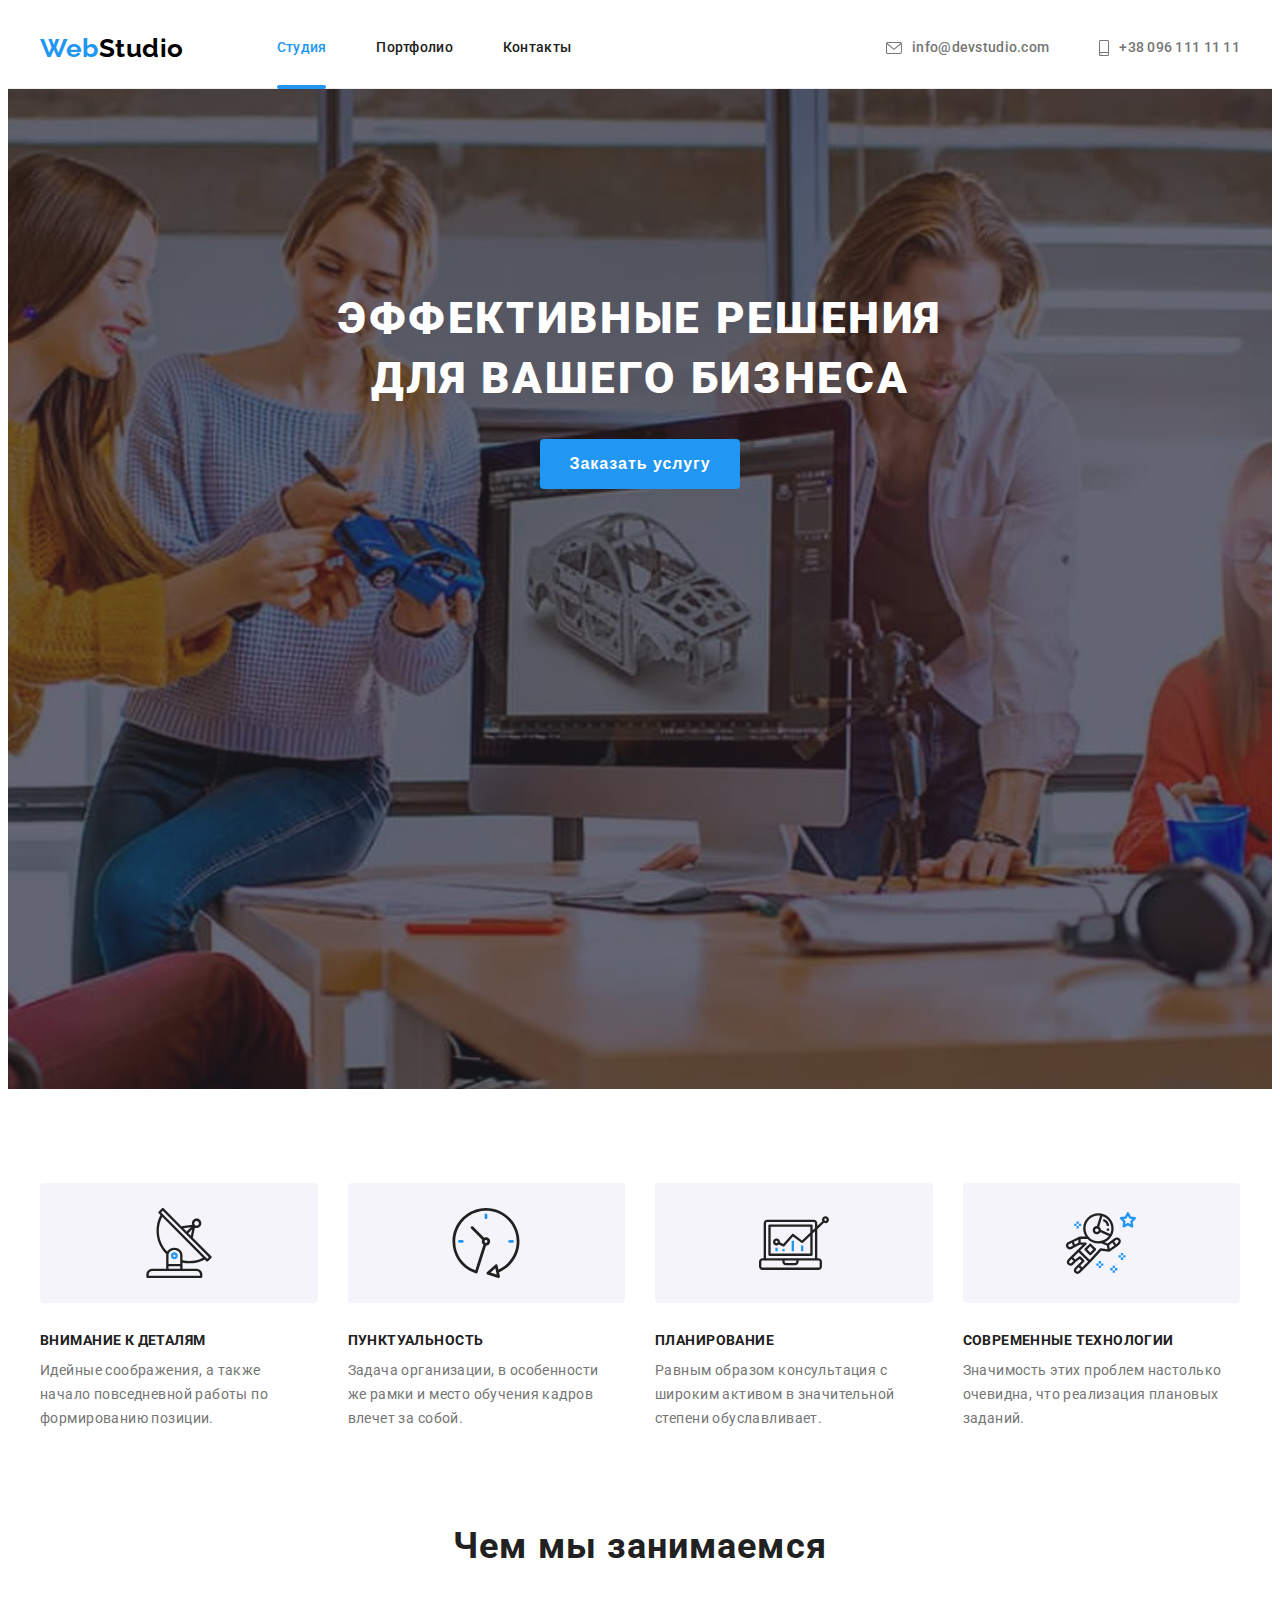
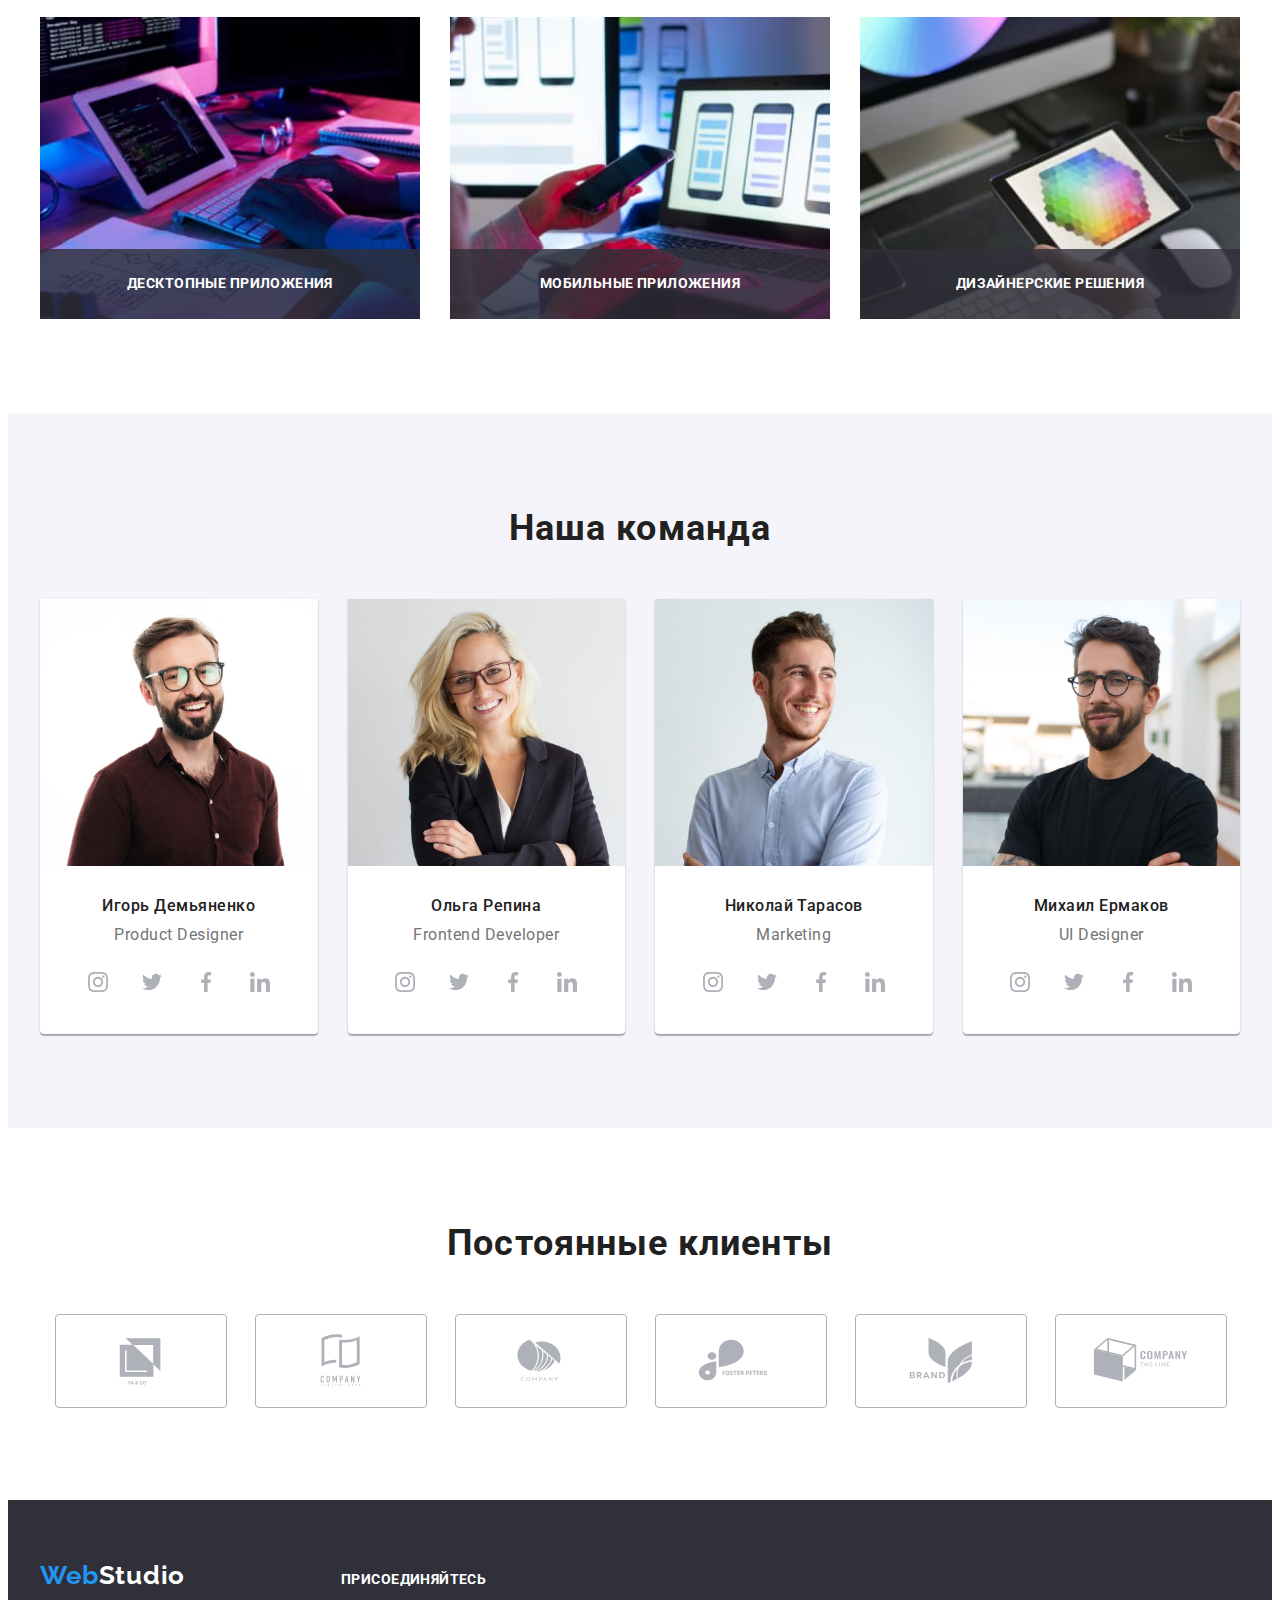
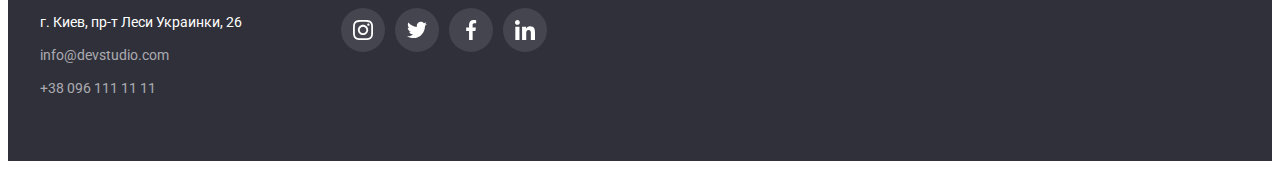
==== index.html @ ef8dc524 "Initial commit" ====
<!DOCTYPE html>
<html lang="ru">
  <head>
    <meta charset="UTF-8" />
    <meta http-equiv="X-UA-Compatible" content="IE=edge" />
    <meta name="viewport" content="width=device-width, initial-scale=1.0" />
    <link rel="preconnect" href="https://fonts.googleapis.com" />
    <link rel="preconnect" href="https://fonts.gstatic.com" crossorigin />
    <link
      href="https://fonts.googleapis.com/css2?family=Raleway:wght@700&family=Roboto:wght@400;500;700;900&display=swap"
      rel="stylesheet"
    />
    <title>WebStudio</title>
    <link
      rel="stylesheet"
      href="https://cdnjs.cloudflare.com/ajax/libs/modern-normalize/1.1.0/modern-normalize.min.css"
      integrity="sha512-wpPYUAdjBVSE4KJnH1VR1HeZfpl1ub8YT/NKx4PuQ5NmX2tKuGu6U/JRp5y+Y8XG2tV+wKQpNHVUX03MfMFn9Q=="
      crossorigin="anonymous"
      referrerpolicy="no-referrer"
    />
    <link rel="stylesheet" href="./css/styles.css" />
  </head>

  <body>
    <header class="header">
      <div class="container">
        <nav class="header-nav">
          <a class="head-logo link" href="./">Web<span class="header-logo">Studio</span></a>
          <ul class="header-list list">
            <li class="header-item"><a class="header-nav-item link current" href="./">Студия</a></li>
            <li class="header-item"><a class="header-nav-item link" href="./portfolio.html">Портфолио</a></li>
            <li class="header-item"><a class="header-nav-item link" href="">Контакты</a></li>
          </ul>
        </nav>

        <ul class="header-list list">
          <li class="header-cont-item">
            <a class="header-contact link" href="mailto:info@devstudio.com">
              <svg class="header-icon" width="16" height="14">
                <use href="./images/icons.svg#icon-envelope"></use>
              </svg>
              info@devstudio.com
            </a>
          </li>
          <li class="header-cont-item">
            <a class="header-contact link" href="tel:+380961111111">
              <svg class="header-icon" width="10" height="16">
                <use href="./images/icons.svg#icon-smartphone"></use>
              </svg>
              +38 096 111 11 11
            </a>
          </li>
        </ul>
      </div>
    </header>

    <main>
      <section class="hero">
        <div class="container">
          <h1 class="hero-title">Эффективные решения для вашего бизнеса</h1>
          <button class="hero-button" type="button" data-modal-open>Заказать услугу</button>
        </div>
      </section>

      <section class="section benefits">
        <div class="container">
          <h2 class="visually-hidden">Преимущества</h2>
          <ul class="behefits-list list">
            <li class="benefits-item">
              <div class="benefits-icon-container">
                <svg class="benefits-svg" width="70" height="70">
                  <use href="./images/icons.svg#icon-antenna"></use>
                </svg>
              </div>

              <h3 class="benefits-item-title">Внимание к деталям</h3>
              <p class="benefits-text">
                Идейные соображения, а также начало повседневной работы по формированию позиции.
              </p>
            </li>
            <li class="benefits-item">
              <div class="benefits-icon-container">
                <svg class="benefits-svg" width="70" height="70">
                  <use href="./images/icons.svg#icon-clock"></use>
                </svg>
              </div>

              <h3 class="benefits-item-title">Пунктуальность</h3>
              <p class="benefits-text">
                Задача организации, в особенности же рамки и место обучения кадров влечет за собой.
              </p>
            </li>
            <li class="benefits-item">
              <div class="benefits-icon-container">
                <svg class="benefits-svg" width="70" height="70">
                  <use href="./images/icons.svg#icon-diagram"></use>
                </svg>
              </div>

              <h3 class="benefits-item-title">Планирование</h3>
              <p class="benefits-text">
                Равным образом консультация с широким активом в значительной степени обуславливает.
              </p>
            </li>
            <li class="benefits-item">
              <div class="benefits-icon-container">
                <svg class="benefits-svg" width="70" height="70">
                  <use href="./images/icons.svg#icon-astronaut"></use>
                </svg>
              </div>

              <h3 class="benefits-item-title">Современные технологии</h3>
              <p class="benefits-text">Значимость этих проблем настолько очевидна, что реализация плановых заданий.</p>
            </li>
          </ul>
        </div>
      </section>

      <section class="section work">
        <div class="container">
          <h2 class="section-title">Чем мы занимаемся</h2>
          <ul class="work-list list">
            <li class="work-item">
              <img src="./images/studio/development.jpg" alt="Разработка" width="370" height="294" />
              <div class="work-description">
                <h3 class="work-description-title">Десктопные приложения</h3>
              </div>
            </li>
            <li class="work-item">
              <img
                src="./images/studio/ui-design.jpg"
                alt="Дизайн пользовательского интерфейса"
                width="370"
                height="294"
              />
              <div class="work-description">
                <h3 class="work-description-title">Мобильные приложения</h3>
              </div>
            </li>
            <li class="work-item">
              <img src="./images/studio/design.jpg" alt="Дизайн" width="370" height="294" />
              <div class="work-description">
                <h3 class="work-description-title">Дизайнерские решения</h3>
              </div>
            </li>
          </ul>
        </div>
      </section>

      <section class="section team">
        <div class="container">
          <h2 class="section-title">Наша команда</h2>
          <ul class="team-list list">
            <li class="team-item">
              <img
                class="team-img"
                src="./images/studio/product-designer.jpg"
                alt="Дизайнер подукта"
                width="270"
                height="260"
              />
              <div class="team-info">
                <h3 class="team-title">Игорь Демьяненко</h3>
                <p class="team-text" lang="en">Product Designer</p>
                <ul class="team-soc-list list">
                  <li class="team-soc-item">
                    <a class="team-soc-link link" href="" rel="noopener noreferrer nofollow">
                      <svg class="team-soc-icon" width="20" height="20">
                        <use href="./images/icons.svg#icon-instagram"></use>
                      </svg>
                    </a>
                  </li>
                  <li class="team-soc-item">
                    <a class="team-soc-link link" href="" rel="noopener noreferrer nofollow">
                      <svg class="team-soc-icon" width="20" height="20">
                        <use href="./images/icons.svg#icon-twitter"></use>
                      </svg>
                    </a>
                  </li>
                  <li class="team-soc-item">
                    <a class="team-soc-link link" href="" rel="noopener noreferrer nofollow">
                      <svg class="team-soc-icon" width="20" height="20">
                        <use href="./images/icons.svg#icon-facebook"></use>
                      </svg>
                    </a>
                  </li>
                  <li class="team-soc-item">
                    <a class="team-soc-link link" href="" rel="noopener noreferrer nofollow">
                      <svg class="team-soc-icon" width="20" height="20">
                        <use href="./images/icons.svg#icon-linkedin"></use>
                      </svg>
                    </a>
                  </li>
                </ul>
              </div>
            </li>
            <li class="team-item">
              <img
                class="team-img"
                src="./images/studio/frontend-developer.jpg"
                alt="Фронтенд разработчик"
                width="270"
                height="260"
              />
              <div class="team-info">
                <h3 class="team-title">Ольга Репина</h3>
                <p class="team-text" lang="en">Frontend Developer</p>
                <ul class="team-soc-list list">
                  <li class="team-soc-item">
                    <a class="team-soc-link link" href="" rel="noopener noreferrer nofollow">
                      <svg class="team-soc-icon" width="20" height="20">
                        <use href="./images/icons.svg#icon-instagram"></use>
                      </svg>
                    </a>
                  </li>
                  <li class="team-soc-item">
                    <a class="team-soc-link link" href="" rel="noopener noreferrer nofollow">
                      <svg class="team-soc-icon" width="20" height="20">
                        <use href="./images/icons.svg#icon-twitter"></use>
                      </svg>
                    </a>
                  </li>
                  <li class="team-soc-item">
                    <a class="team-soc-link link" href="" rel="noopener noreferrer nofollow">
                      <svg class="team-soc-icon" width="20" height="20">
                        <use href="./images/icons.svg#icon-facebook"></use>
                      </svg>
                    </a>
                  </li>
                  <li class="team-soc-item">
                    <a class="team-soc-link link" href="" rel="noopener noreferrer nofollow">
                      <svg class="team-soc-icon" width="20" height="20">
                        <use href="./images/icons.svg#icon-linkedin"></use>
                      </svg>
                    </a>
                  </li>
                </ul>
              </div>
            </li>
            <li class="team-item">
              <img class="team-img" src="./images/studio/marketer.jpg" alt="Маркетолог" width="270" height="260" />
              <div class="team-info">
                <h3 class="team-title">Николай Тарасов</h3>
                <p class="team-text" lang="en">Marketing</p>
                <ul class="team-soc-list list">
                  <li class="team-soc-item">
                    <a class="team-soc-link link" href="" rel="noopener noreferrer nofollow">
                      <svg class="team-soc-icon" width="20" height="20">
                        <use href="./images/icons.svg#icon-instagram"></use>
                      </svg>
                    </a>
                  </li>
                  <li class="team-soc-item">
                    <a class="team-soc-link link" href="" rel="noopener noreferrer nofollow">
                      <svg class="team-soc-icon" width="20" height="20">
                        <use href="./images/icons.svg#icon-twitter"></use>
                      </svg>
                    </a>
                  </li>
                  <li class="team-soc-item">
                    <a class="team-soc-link link" href="" rel="noopener noreferrer nofollow">
                      <svg class="team-soc-icon" width="20" height="20">
                        <use href="./images/icons.svg#icon-facebook"></use>
                      </svg>
                    </a>
                  </li>
                  <li class="team-soc-item">
                    <a class="team-soc-link link" href="" rel="noopener noreferrer nofollow">
                      <svg class="team-soc-icon" width="20" height="20">
                        <use href="./images/icons.svg#icon-linkedin"></use>
                      </svg>
                    </a>
                  </li>
                </ul>
              </div>
            </li>
            <li class="team-item">
              <img
                class="team-img"
                src="./images/studio/ui-designer.jpg"
                alt="Дизайнер пользовательского интерфейса"
                width="270"
                height="260"
              />
              <div class="team-info">
                <h3 class="team-title">Михаил Ермаков</h3>
                <p class="team-text" lang="en">UI Designer</p>
                <ul class="team-soc-list list">
                  <li class="team-soc-item">
                    <a class="team-soc-link link" href="" rel="noopener noreferrer nofollow">
                      <svg class="team-soc-icon" width="20" height="20">
                        <use href="./images/icons.svg#icon-instagram"></use>
                      </svg>
                    </a>
                  </li>
                  <li class="team-soc-item">
                    <a class="team-soc-link link" href="" rel="noopener noreferrer nofollow">
                      <svg class="team-soc-icon" width="20" height="20">
                        <use href="./images/icons.svg#icon-twitter"></use>
                      </svg>
                    </a>
                  </li>
                  <li class="team-soc-item">
                    <a class="team-soc-link link" href="" rel="noopener noreferrer nofollow">
                      <svg class="team-soc-icon" width="20" height="20">
                        <use href="./images/icons.svg#icon-facebook"></use>
                      </svg>
                    </a>
                  </li>
                  <li class="team-soc-item">
                    <a class="team-soc-link link" href="" rel="noopener noreferrer nofollow">
                      <svg class="team-soc-icon" width="20" height="20">
                        <use href="./images/icons.svg#icon-linkedin"></use>
                      </svg>
                    </a>
                  </li>
                </ul>
              </div>
            </li>
          </ul>
        </div>
      </section>

      <section class="section">
        <div class="container">
          <h2 class="section-title">Постоянные клиенты</h2>

          <ul class="clients-list list">
            <li class="client-item">
              <a class="client-link" href="" rel="noopener noreferrer nofollow">
                <svg class="client-icon" width="106" height="60">
                  <use href="./images/icons.svg#icon-logo-1"></use>
                </svg>
              </a>
            </li>
            <li class="client-item">
              <a class="client-link" href="" rel="noopener noreferrer nofollow">
                <svg class="client-icon" width="106" height="60">
                  <use href="./images/icons.svg#icon-logo-2"></use>
                </svg>
              </a>
            </li>
            <li class="client-item">
              <a class="client-link" href="" rel="noopener noreferrer nofollow">
                <svg class="client-icon" width="106" height="60">
                  <use href="./images/icons.svg#icon-logo-3"></use>
                </svg>
              </a>
            </li>
            <li class="client-item">
              <a class="client-link" href="" rel="noopener noreferrer nofollow">
                <svg class="client-icon" width="106" height="60">
                  <use href="./images/icons.svg#icon-logo-4"></use>
                </svg>
              </a>
            </li>
            <li class="client-item">
              <a class="client-link" href="" rel="noopener noreferrer nofollow">
                <svg class="client-icon" width="106" height="60">
                  <use href="./images/icons.svg#icon-logo-5"></use>
                </svg>
              </a>
            </li>
            <li class="client-item">
              <a class="client-link" href="" rel="noopener noreferrer nofollow">
                <svg class="client-icon" width="106" height="60">
                  <use href="./images/icons.svg#icon-logo-6"></use>
                </svg>
              </a>
            </li>
          </ul>
        </div>
      </section>
    </main>

    <footer class="footer">
      <div class="container">
        <div>
          <a class="foot-logo link" href="./">Web<span class="footer-logo">Studio</span></a>
          <address class="address">г. Киев, пр-т Леси Украинки, 26</address>
          <ul class="footer-list list">
            <li class="footer-item">
              <a class="footer-contact link" href="mailto:info@devstudio.com">info@devstudio.com</a>
            </li>
            <li class="footer-item"><a class="footer-contact link" href="tel:+380961111111">+38 096 111 11 11</a></li>
          </ul>
        </div>

        <div class="footer-soc">
          <h2 class="footer-soc-title">присоединяйтесь</h2>
          <ul class="footer-soc-list list">
            <li class="footer-soc-item">
              <a class="footer-soc-link link" href="" rel="noopener noreferrer nofollow">
                <svg class="footer-soc-icon" width="20" height="20">
                  <use href="./images/icons.svg#icon-instagram"></use>
                </svg>
              </a>
            </li>
            <li class="footer-soc-item">
              <a class="footer-soc-link link" href="" rel="noopener noreferrer nofollow">
                <svg class="footer-soc-icon" width="20" height="20">
                  <use href="./images/icons.svg#icon-twitter"></use>
                </svg>
              </a>
            </li>
            <li class="footer-soc-item">
              <a class="footer-soc-link link" href="" rel="noopener noreferrer nofollow">
                <svg class="footer-soc-icon" width="20" height="20">
                  <use href="./images/icons.svg#icon-facebook"></use>
                </svg>
              </a>
            </li>
            <li class="footer-soc-item">
              <a class="footer-soc-link link" href="" rel="noopener noreferrer nofollow">
                <svg class="footer-soc-icon" width="20" height="20">
                  <use href="./images/icons.svg#icon-linkedin"></use>
                </svg>
              </a>
            </li>
          </ul>
        </div>
      </div>
    </footer>

    <div class="backdrop is-hidden" data-modal>
      <div class="modal">
        <button class="modal-close-btn" type="button" data-modal-close>
          <svg width="18" height="18">
            <use href="./images/icons.svg#icon-close-black"></use>
          </svg>
        </button>
      </div>
    </div>

    <script src="./js/modal.js"></script>
  </body>
</html>
---- css/styles.css ----
:root {
    --main-color: #212121;
    --second-color: #757575;
    --accent-color: #2196F3;
    --white-color: #FFFFFF;
    --main-title-color: #FFFFFF;
    --transition-time: 250ms;
    --cubic-func: cubic-bezier(0.4, 0, 0.2, 1);

    --item: 3;
    --space: 30px
}

p, h1, h2, h3, h4, h5, h6{
    margin: 0;
}

ul{
    margin: 0;
    padding-left: 0;
    padding: 0;
}

img{
    display: block;
    width: 100%;
    height: auto;
}

body{
    font-family: 'Roboto', sans-serif;
    
    color: var(--main-color);
    background-color: var(--white-color);
}

.list{
    list-style: none;
}

.link{
    text-decoration: none;
    display: block;
}

.container{
    width: 1200px;
    margin: 0 auto;
    padding-left: 15px;
    padding-right: 15px;
}

.visually-hidden {
    padding: 0;

    position: absolute;
    width: 1px;
    height: 1px;
    margin: -1px;
    border: 0; 
    white-space: nowrap;

    clip-path: inset(100%);
    clip: rect(0 0 0 0);
    overflow: hidden;
}

.section{
    padding-top: 94px;
    padding-bottom: 94px;
}

/* ----------Header----------*/

.header{
    border-bottom: 1px solid #ECECEC;
}

.head-logo, 
.foot-logo{
    font-family: 'Raleway';
    font-weight: 700;
    font-size: 26px;
    line-height: 1.19;
    letter-spacing: 0.02em;

    color: var(--accent-color);
}
.header-logo{
    color: #000000;
}

.header-nav-item{
    padding-top: 32px;
    padding-bottom: 32px;

    font-weight: 500;
    font-size: 14px;
    line-height: 1.14;
    letter-spacing: 0.02em;

    color: var(--main-color);
    position: relative;

    transition: color var(--transition-time) var(--cubic-func);
}

.header-nav-item:hover,
.header-nav-item:focus {
    color: var(--accent-color);
}

.header-item:not(:last-child){
    margin-right: 50px;
}

.header-list{
    display: flex;
    margin-left: auto;
}

.header-nav{
    display: flex;
    align-items: center;
}

.head-logo{
    margin-right: 93px;
}


.header-cont-item:not(:last-child){
    margin-right: 50px;
}

.header .container{
    display: flex;
    align-items: center;
}

.header-contact{
    display: flex;
    align-items: center;
    justify-content: center;
    padding-top: 10px;
    padding-bottom: 10px;

    font-weight: 500;
    font-size: 14px;
    line-height: 1.14;
    letter-spacing: 0.02em;

    color: var(--second-color);

    transition: color var(--transition-time) var(--cubic-func);
}

.header-icon{
    margin-right: 10px;

    fill: currentColor;
}

.header-contact:hover,
.header-contact:focus {
    color: var(--accent-color);
}

.current{
    color: var(--accent-color);
}

.current::after{
    content: "";
    position: absolute;
    display: block;

    bottom: -1px;
    width: 100%;
    height: 4px;
    
    background-color: var(--accent-color);
    border-radius: 2px;
}

/* ---------Footer----------*/

.footer {
    background-color: #2F303A;
    padding-top: 60px;
    padding-bottom: 60px;
}

.footer-logo{
    font-family: 'Raleway';
    font-weight: 700;
    font-size: 26px;
    line-height: 1.19;
    letter-spacing: 0.03em;
    
    color: var(--white-color);
}

.address{
    margin-top: 20px;

    font-style: normal;
    font-size: 14px;
    line-height: 1.71;

    color: var(--white-color);
    
}

.footer-contact{
    font-size: 14px;
    line-height: 1.71;

    color: rgba(255, 255, 255, 0.6);

    transition: color var(--transition-time) var(--cubic-func);
}
.footer-contact:hover,
.footer-contact:focus {
    color: var(--accent-color);
}

.footer-list{
    margin-top: 9px;
    width: 231px;
}

.footer-item:not(:first-child){
    margin-top: 9px;
}

.footer-soc-title{
    margin-bottom: 20px;

    font-weight: 700;
    font-size: 14px;
    line-height: 1.14;
    letter-spacing: 0.03em;
    text-transform: uppercase;
    
    color: var(--white-color);
}

.footer .container{
    display: flex;
}

.footer-soc{
    margin-top: 12px;
    margin-left: 70px;

    height: 80px;
}

.footer-soc-list {
    display: flex;
    justify-content: center;
}

.footer-soc-item {
    width: 44px;
    height: 44px;
}

.footer-soc-item:not(:last-child) {
    margin-right: 10px;
}

.footer-soc-link {
    display: flex;
    align-items: center;
    justify-content: center;

    height: 100%;
    width: 100%;
    border-radius: 50%;
    background-color: rgba(255, 255, 255, 0.1);
    color: var(--white-color);

    transition: background-color var(--transition-time) var(--cubic-func);
}

.footer-soc-icon {
    fill: currentColor;
}

.footer-soc-link:hover,
.footer-soc-link:focus {
    background-color: var(--accent-color);
}


/* ----------Hero----------*/

.hero {
    padding-top: 200px;
    padding-bottom: 200px;
    margin: 0 auto;

    max-width: 1600px;
    min-height: 600px;

    background-color: #2F303A;
    background-image: linear-gradient(rgba(47, 48, 58, 0.4), rgba(47, 48, 58, 0.4)), url("../images/studio/hero-bg.jpg");
    background-repeat: no-repeat;
    background-position: center;
    background-size: cover;  
}

.hero-title{
    margin: 0 auto;
    margin-bottom: 30px;

    font-weight: 900;
    font-size: 44px;
    line-height: 1.36;

    text-align: center;
    letter-spacing: 0.06em;
    text-transform: uppercase;
    color: var(--main-title-color);
    max-width: 696px;
    
}

.hero-button{
    display: block;
    margin: 0 auto;

    font-weight: 700;
    font-size: 16px;
    line-height: 1.87;
    letter-spacing: 0.06em;

    color: var(--white-color);
    background-color: var(--accent-color);
    border-radius: 4px;
    cursor: pointer;
    border: none;
    min-width: 200px;
    min-height: 50px;
    
    transition: box-shadow var(--transition-time) var(--cubic-func),
    background-color var(--transition-time) var(--cubic-func);
}

.hero-button:hover,
.hero-button:focus{
    background-color: #188CE8;
    box-shadow: 0px 4px 4px rgba(0, 0, 0, 0.15);
}


/* ----------Benefits----------- */

.benefits{
    padding-bottom: 47px;
}

.behefits-list{
    display: flex;
    margin: calc(-1 * var(--space) / 2);
}

.benefits-item{
    --item: 4;
    flex-basis: calc(100% / var(--item) - var(--space));
    margin: calc(var(--space) / 2);
}

.benefits-icon-container{
    display: flex;
    align-items: center;
    justify-content: center;
    margin-bottom: 30px;

    width: 100%;
    min-height: 120px;
    
    background-color: #F5F4FA;
    border-radius: 4px;
}

.benefits-item-title{
    margin-bottom: 10px;

    font-weight: 700;
    font-size: 14px;
    line-height: 1.14;
    letter-spacing: 0.03em;
    text-transform: uppercase;

    color: var(--main-color);
    
}

.benefits-text{
    font-size: 14px;
    line-height: 1.71;
    letter-spacing: 0.03em;

    color: var(--second-color);
    width: 270px;
}


/* ----------Work----------- */

.work{
    padding-top: 47px;
}

.work-list{
    display: flex;
    margin: calc(-1 * var(--space) / 2);
}

.work-item{
    flex-basis: calc(100% / var(--item) - var(--space));
    margin: calc(var(--space) / 2);

    padding-right: 0;

    position: relative;
}

.work-description{
    display: flex;
    align-items: center;
    justify-content: center;

    position: absolute;
    bottom: 0;

    width: 100%;
    min-height: 70px;

    background-color: rgba(47, 48, 58, 0.8);
}

.work-description-title{
    font-weight: 700;
    font-size: 14px;
    line-height: 1.14;
    text-align: center;
    letter-spacing: 0.03em;
    text-transform: uppercase;
    
    color: var(--white-color);
}

.section-title{
    margin-bottom: 50px;

    font-weight: 700;
    font-size: 36px;
    line-height: 1.17;
    text-align: center;
    letter-spacing: 0.03em;

    color: var(--main-color);
    
}

/* ----------Team----------- */

.team{
    background-color: #F5F4FA;
}

.team-list{
    display: flex;
    margin: calc(-1 * var(--space) / 2);
}

.team-item{
    --item: 4;
    flex-basis: calc(100% / var(--item) - var(--space));
    margin: calc(var(--space) / 2);

    background-color: #FFFFFF;
    box-shadow: 0px 1px 3px rgba(0, 0, 0, 0.12), 0px 1px 1px rgba(0, 0, 0, 0.14), 0px 2px 1px rgba(0, 0, 0, 0.2);
    border-radius: 0px 0px 4px 4px;
}

.team-title{
    margin-bottom: 10px;

    font-weight: 500;
    font-size: 16px;
    line-height: 1.19;
    letter-spacing: 0.03em;

    color: var(--main-color);
    
}

.team-info {
    padding-top: 30px;
    text-align: center;
    padding-bottom: 30px;
    padding-left: 10px;
    padding-right: 10px;
}

.team-text{
    margin-bottom: 16px;

    font-size: 16px;
    line-height: 1.19;
    letter-spacing: 0.03em;

    color: var(--second-color);
}

.team-soc-list{
    display: flex;
    justify-content: center;
}

.team-soc-item{
    width: 44px;
    height: 44px;
}

.team-soc-item:not(:last-child){
    margin-right: 10px;
}

.team-soc-link{
    display: flex;
    align-items: center;
    justify-content: center;

    height: 100%;
    width: 100%;
    border-radius: 50%;
    color: #AFB1B8;

    transition: color var(--transition-time) var(--cubic-func),
    background-color var(--transition-time) var(--cubic-func);
}

.team-soc-icon{
    fill: currentColor;
}

.team-soc-link:hover,
.team-soc-link:focus{
    background-color: var(--accent-color);
    color: var(--white-color)
}

/* ----------Clients------------ */

.clients-list{
    display: flex;
    justify-content: center;
    align-items: center;
}

.client-item:not(:last-child){
    margin-right: 30px;
}

.client-item{
    min-width: 170px;
    height: 92px;
}

.client-link{
    display: flex;
    justify-content: center;
    align-items: center;

    width: 100%;
    height: 100%;
    border: 1px solid #AFB1B8;
    border-radius: 4px;
    color: #AFB1B8;

    transition: color var(--transition-time) var(--cubic-func),
    border var(--transition-time) var(--cubic-func);
}

.client-icon{
    fill: currentColor;
}

.client-link:hover,
.client-link:focus{
    border: 1px solid var(--accent-color);
    color: var(--accent-color);
}

/* ----------Portfolio----------- */

.portfolio{
    padding-top: 97px;
    padding-bottom: 91px;
}

.portfolio-buttons{
    display: flex;
    justify-content: center;
    margin-bottom: 50px;
}

.portfolio-button{
    padding: 6px 22px 6px 22px;

    background-color: #F5F4FA;
    border-radius: 4px;
    font-weight: 500;
    font-size: 16px;
    line-height: 1.62;
    letter-spacing: 0.03em;

    color: var(--main-color);
    border: none;
    
    transition: box-shadow var(--transition-time) var(--cubic-func),
     background-color var(--transition-time) var(--cubic-func),
     color var(--transition-time) var(--cubic-func);
}

.portfolio-button-item:not(:last-child) {
    margin-right: 8px;
}

.portfolio-button:hover, 
.portfolio-button:focus{
    box-shadow: 0px 3px 1px rgba(0, 0, 0, 0.1), 0px 1px 2px rgba(0, 0, 0, 0.08), 0px 2px 2px rgba(0, 0, 0, 0.12);
    background-color: var(--accent-color);
    color: var(--white-color);
    cursor: pointer;
}

.portfolio-current{
    background-color: var(--accent-color);
    color: var(--white-color);
}

.portfolio-info{
    padding: 20px 24px;

    border-bottom: 1px solid #ECECEC;
    border-left: 1px solid #ECECEC;
    border-right: 1px solid #ECECEC;
}

.portfolio-list{
    display: flex;
    flex-wrap: wrap;
    margin: calc(-1 * var(--space) / 2);
}

.portfolio-item{
    flex-basis: calc(100% / var(--item) - var(--space));
    margin: calc(var(--space) / 2);
}

.portfolio-link{
    transition: box-shadow var(--transition-time) var(--cubic-func);
}

.portfolio-link:hover,
.portfolio-link:focus{
    box-shadow: 0px 1px 1px rgba(0, 0, 0, 0.12), 0px 4px 4px rgba(0, 0, 0, 0.06), 1px 4px 6px rgba(0, 0, 0, 0.16);
}

.portfolio-link:hover .project-description,
.portfolio-link:focus .project-description {
    transform: translateY(0);
}

.project-box{
    position: relative;
    overflow: hidden;
}

.project-description{
    display: flex;
    justify-content: center;
    align-items: center;

    position: absolute;
    top: 0;

    padding-left: 24px;

    height: 100%;
    width: 100%;

    font-size: 18px;
    line-height: 1.56;
    letter-spacing: 0.03em;
    
    transform: translateY(101%);
    transition: transform var(--transition-time) var(--cubic-func);

    color: var(--white-color);
    background-color: rgba(33, 150, 243, 0.9);
}

.portfolio-title{
    font-weight: 700;
    font-size: 18px;
    line-height: 2.0;
    letter-spacing: 0.06em;

    color: var(--main-color);
}

.portfolio-text{
    font-size: 16px;
    line-height: 1.87;
    letter-spacing: 0.03em;

    color: var(--second-color);
}

/* -----------Backdrop----------- */
.backdrop{
    position: fixed;

    top: 0;
    left: 0;

    width: 100%;
    height: 100%;

    transition: opacity var(--transition-time) linear, visibility var(--transition-time) linear;

    background-color: rgba(0, 0, 0, 0.2);
}

.backdrop.is-hidden .modal{
    transform: translate(-50%, -50%) scale(3);
}

.modal{
    position: absolute;

    top: 50%;
    left: 50%;

    transform: translate(-50%, -50%) scale(1);
    transition: transform var(--transition-time) linear;
    
    width: 528px;
    min-height: 581px;

    background-color: var(--white-color);
    box-shadow: 0px 1px 3px rgba(0, 0, 0, 0.12), 0px 1px 1px rgba(0, 0, 0, 0.14), 0px 2px 1px rgba(0, 0, 0, 0.2);
    border-radius: 4px
}

.modal-close-btn{
    display: flex;
    align-items: center;
    justify-content: center;

    position: absolute;

    top: 8px;
    right: 8px;

    width: 30px;
    height: 30px;

    border-radius: 50%;
    border: 1px solid rgba(0, 0, 0, 0.1);
    background-color: var(--white-color);

    cursor: pointer;
}

.is-hidden{
    opacity: 0;
    visibility: hidden;
    pointer-events: none;
}
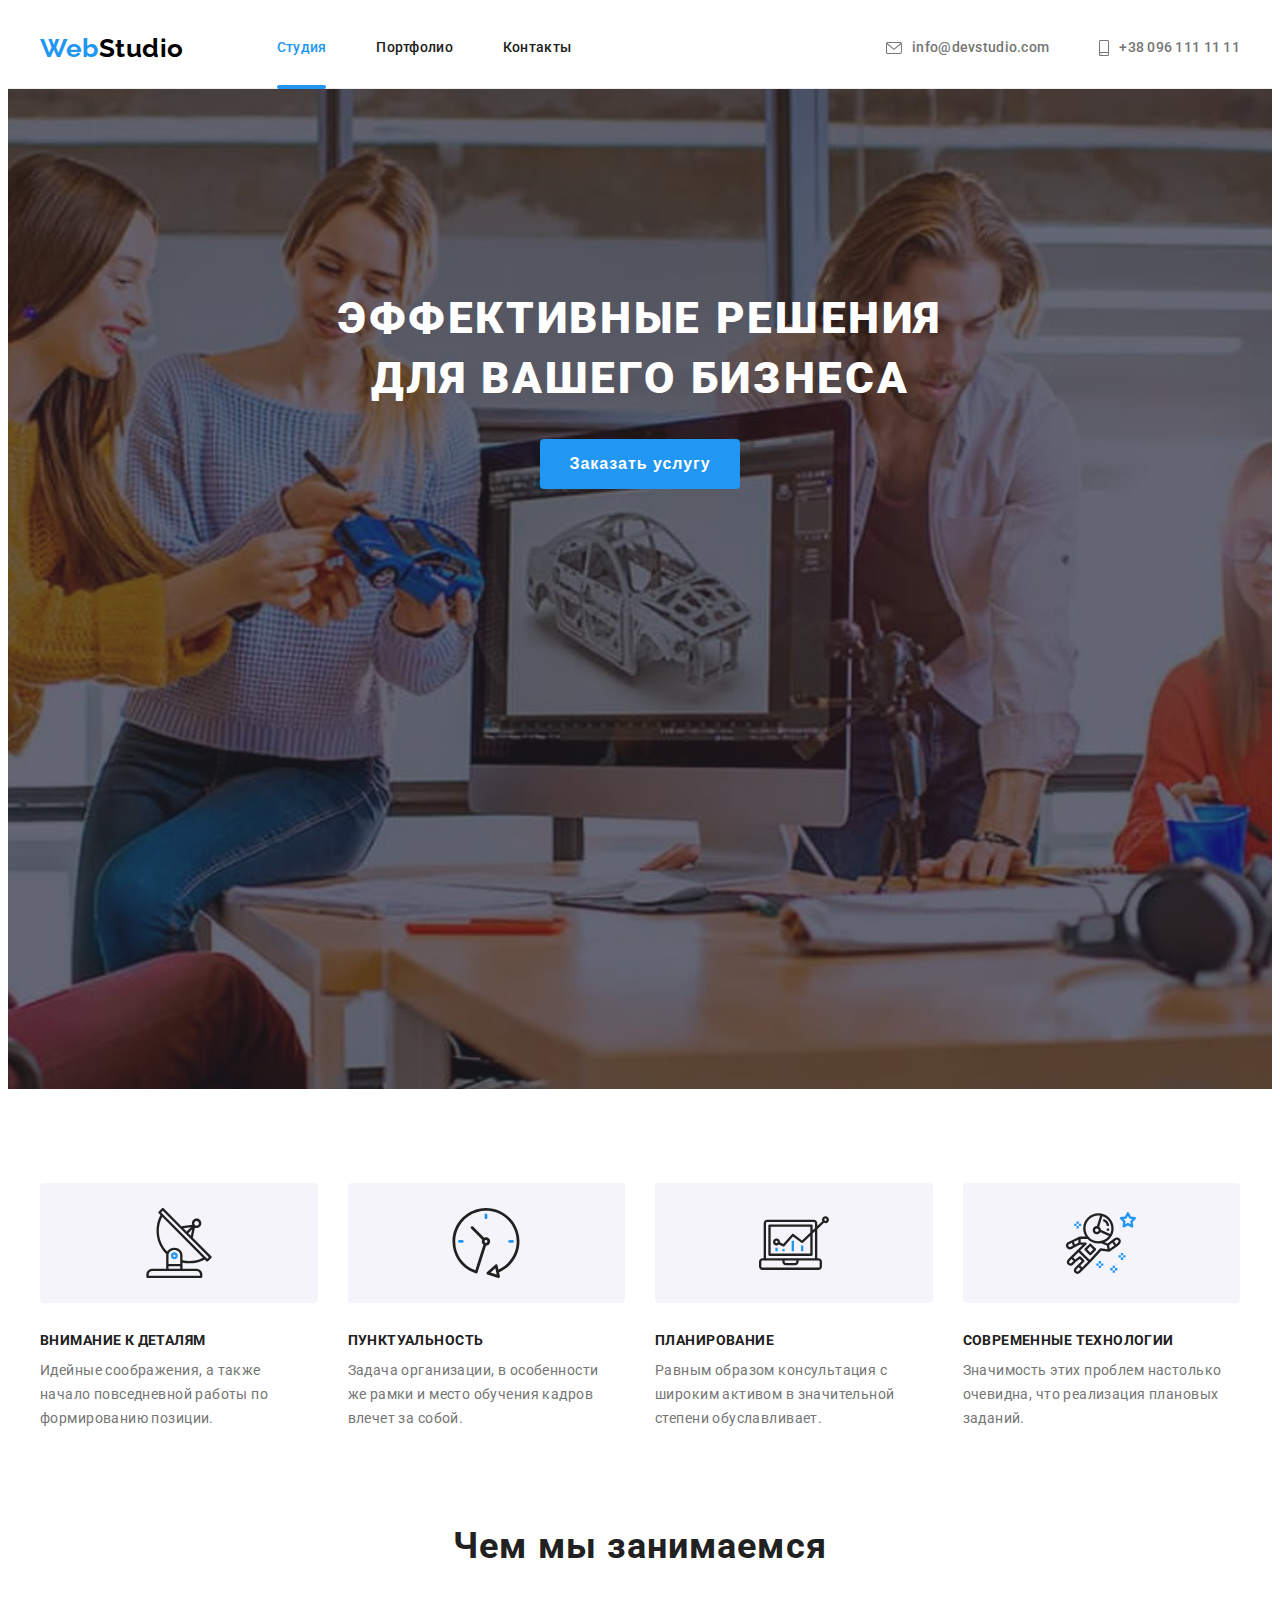
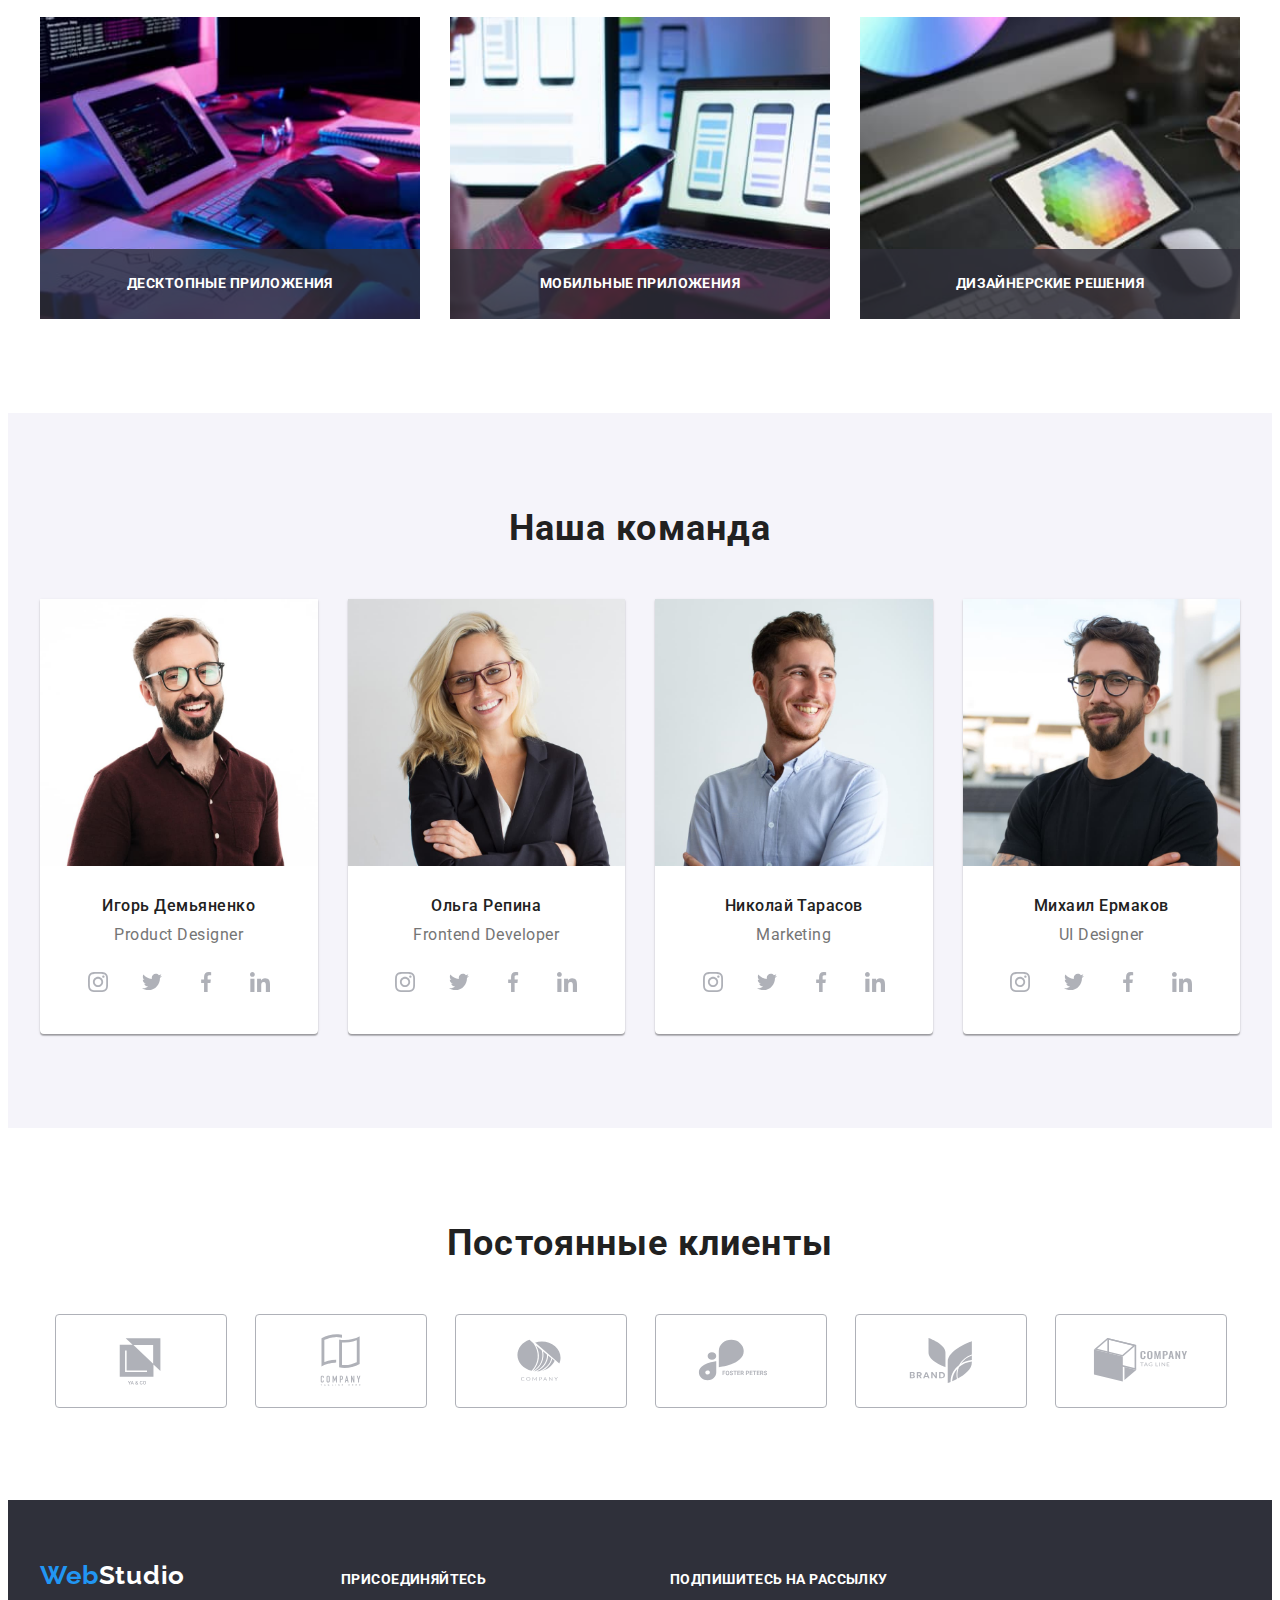
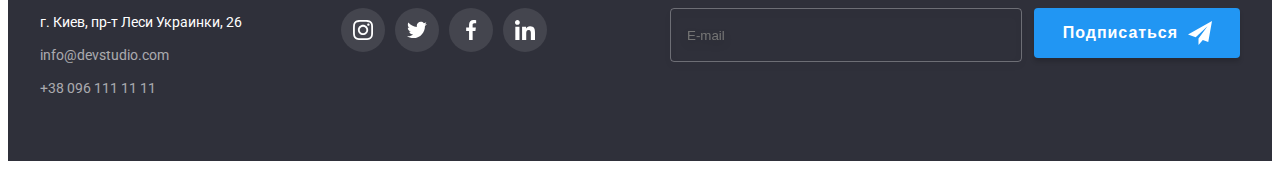
==== commit 41d2a1ac: "footer input" ====
--- a/index.html
+++ b/index.html
@@ -419,6 +419,25 @@
             </li>
           </ul>
         </div>
+
+        <form class="footer-email-box">
+          <h2>Подпишитесь на рассылку</h2>
+          <div class="footer-email-wrap">
+            <input
+              class="footer-email-input"
+              type="email"
+              name="subscribe-email"
+              id="subscribe-email"
+              placeholder="E-mail"
+            />
+            <div class="footer-email-svg">
+              <button type="submit">Подписаться</button>
+              <svg class="footer-email-icon" width="24" height="24">
+                <use href="./images/icons.svg#icon-send"></use>
+              </svg>
+            </div>
+          </div>
+        </form>
       </div>
     </footer>
 
@@ -429,6 +448,57 @@
             <use href="./images/icons.svg#icon-close-black"></use>
           </svg>
         </button>
+
+        <p class="modal-title">Оставьте свои данные, мы вам перезвоним</p>
+        <form class="modal-form">
+          <div class="modal-field">
+            <label class="modal-label" for="name">Имя</label>
+            <div class="input-wrap">
+              <input class="modal-input" type="text" name="name" id="name" required />
+              <svg class="input-icon" width="18" height="18">
+                <use href="./images/icons.svg#icon-person"></use>
+              </svg>
+            </div>
+          </div>
+
+          <div class="modal-field">
+            <label class="modal-label" for="tel">Телефон</label>
+            <div class="input-wrap">
+              <input class="modal-input" type="tel" name="tel" id="tel" required />
+              <svg class="input-icon" width="18" height="18">
+                <use href="./images/icons.svg#icon-phone"></use>
+              </svg>
+            </div>
+          </div>
+
+          <div class="modal-field">
+            <label class="modal-label" for="email">Почта</label>
+            <div class="input-wrap">
+              <input class="modal-input" type="email" name="email" id="email" required />
+              <svg class="input-icon" width="18" height="18">
+                <use href="./images/icons.svg#icon-email"></use>
+              </svg>
+            </div>
+          </div>
+
+          <div class="modal-field-label">
+            <label class="modal-label" for="comment">Комментарий</label>
+            <textarea class="modal-area" name="comment" id="comment" placeholder="Введите текст"></textarea>
+          </div>
+
+          <div class="modal-checkbox-wrap">
+            <input class="input-check visually-hidden" type="checkbox" name="privacy" id="privacy" />
+            <label class="check-text" for="privacy">
+              <span>
+                <svg class="check-icon" width="11" height="8">
+                  <use href="./images/icons.svg#icon-check"></use>
+                </svg> </span
+              >Соглашаюсь с рассылкой и принимаю&nbsp;<a href="">Условия договора</a>
+            </label>
+          </div>
+
+          <button class="modal-btn" type="submit">Отправить</button>
+        </form>
       </div>
     </div>
 
--- a/css/styles.css
+++ b/css/styles.css
@@ -295,6 +295,90 @@
 }
 
 
+.footer-email-box{
+    margin-top: 12px;
+    margin-left: auto;
+
+    width: 570px;
+}
+
+.footer-email-box h2{
+    margin-bottom: 20px;
+
+    font-weight: 700;
+    font-size: 14px;
+    line-height: 1.14;
+    letter-spacing: 0.03em;
+    text-transform: uppercase;
+    
+    color: var(--white-color);
+}
+
+.footer-email-wrap{
+    display: flex;
+}
+
+.footer-email-wrap input{
+    display: block;
+    margin-right: 12px;
+    padding-left: 16px;
+
+    width: 100%;
+    height: 50px;
+
+    transition: border-color var(--transition-time) var(--cubic-func);
+
+    color: var(--white-color);
+    background-color: transparent;
+    border: 1px solid rgba(255, 255, 255, 0.3);
+    filter: drop-shadow(0px 4px 4px rgba(0, 0, 0, 0.15));
+    border-radius: 4px;
+    outline: none;
+}
+
+.footer-email-wrap input:focus{
+    border-color: var(--accent-color);
+}
+
+.footer-email-svg{
+    position: relative;
+}
+
+.footer-email-icon{
+    position: absolute;
+    top: 13px;
+    right: 28px;
+}
+
+.footer-email-wrap button{
+    margin-left: auto;
+    padding: 10px 62px 10px 29px;
+
+    min-width: 200px;
+    height: 50px;
+
+    font-weight: 700;
+    font-size: 16px;
+    line-height: 1.87;
+    letter-spacing: 0.06em;
+
+    transition: background-color var(--transition-time) var(--cubic-func);
+
+    color: var(--white-color);
+    background-color: var(--accent-color);
+    box-shadow: 0px 4px 4px rgba(0, 0, 0, 0.15);
+    border-radius: 4px;
+    border: none;
+    cursor: pointer;
+}
+
+.footer-email-wrap button:hover, 
+.footer-email-wrap button:focus{
+    background-color: #188CE8;
+}
+
+
+
 /* ----------Hero----------*/
 
 .hero {
@@ -746,9 +830,10 @@
 
 .modal{
     position: absolute;
-
     top: 50%;
     left: 50%;
+
+    padding: 40px;
 
     transform: translate(-50%, -50%) scale(1);
     transition: transform var(--transition-time) linear;
@@ -785,4 +870,173 @@
     opacity: 0;
     visibility: hidden;
     pointer-events: none;
+}
+
+.modal-title{
+    margin-bottom: 12px;
+
+    font-weight: 700;
+     font-size: 20px;
+    line-height: 1.15;
+    text-align: center;
+    letter-spacing: 0.03em;
+    
+    color: #212121;
+}
+
+.modal-field{
+    margin-bottom: 10px;
+}
+
+.modal-label{
+    display: block;
+    margin-bottom: 4px;
+
+    font-size: 12px;
+    line-height: 14px;
+    letter-spacing: 0.01em;
+    
+    color: var(--second-color);
+}
+
+.input-wrap{
+    position: relative;
+}
+
+.modal-input{
+    padding-left: 42px;
+
+    width: 100%;
+    height: 40px;
+
+    transition: border-color var(--transition-time) var(--cubic-func);
+
+    background-color: transparent;
+    border: 1px solid rgba(33, 33, 33, 0.2);
+    border-radius: 4px;
+    outline: transparent;
+}
+
+.modal-input:focus{
+    border-color: var(--accent-color);
+}
+
+.modal-input:focus + .input-icon{
+    fill: var(--accent-color);
+}
+
+.input-icon{
+    position: absolute;
+    left: 0;
+    top: 50%;
+    margin-left: 12px;
+
+    transition: fill var(--transition-time) var(--cubic-func);
+    transform: translateY(-50%);
+
+    fill: var(--main-color);
+}
+
+.modal-field-label{
+    margin-bottom: 20px;
+}
+
+.modal-area{
+    padding: 12px 16px;
+
+    width: 100%;
+    height: 120px;
+
+    outline: transparent;
+    border: 1px solid rgba(33, 33, 33, 0.2);
+    border-radius: 4px;
+
+    resize: none;
+}
+
+.modal-area::placeholder{
+    transition: border-color var(--transition-time) var(--cubic-func);
+
+    font-size: 14px;
+    line-height: 1.14;
+    letter-spacing: 0.01em;
+    
+    color: rgba(117, 117, 117, 0.5);
+}
+
+.modal-area:focus{
+    border-color: var(--accent-color);
+}
+
+.modal-checkbox-wrap{
+    margin-bottom: 30px;
+}
+
+.input-check:checked + .check-text span{
+    border: none;
+    background-color: var(--accent-color);
+}
+
+.input-check:checked + .check-text svg {
+    fill: var(--white-color);
+}
+
+.check-text{
+    display: flex;
+    align-items: center;
+
+    font-size: 14px;
+    line-height: 1.71;
+    letter-spacing: 0.03em;
+    
+    color: var(--second-color);
+}
+
+.check-text span{
+    display: flex;
+    align-items: center;
+    justify-content: center;
+    
+    margin-right: 8px;
+    margin-left: 12px;
+    
+    width: 16px;
+    height: 15px;
+
+    transition: backgroung-color var(--transition-time) var(--cubic-func);
+    
+    border: 2px solid #000;
+    border-radius: 2px
+}
+
+.check-icon{
+    fill: transparent;
+    transition: fill var(--transition-time) var(--cubic-func);
+}
+
+.check-text a{
+    color: var(--accent-color);
+    text-decoration-line: underline;
+}
+
+.modal-btn{
+    display: block;
+    margin: 0 auto;
+
+    min-width: 200px;
+    min-height: 50px;
+
+    transition: background-color var(--transition-time) var(--cubic-func);
+
+    color: var(--white-color);
+    background-color: var(--accent-color);
+    box-shadow: 0px 4px 4px rgba(0, 0, 0, 0.15);
+    border: none;
+    border-radius: 4px;
+
+    cursor: pointer;
+}
+.modal-btn:hover, 
+.modal-btn:focus{
+    background-color: #188CE8;
 }